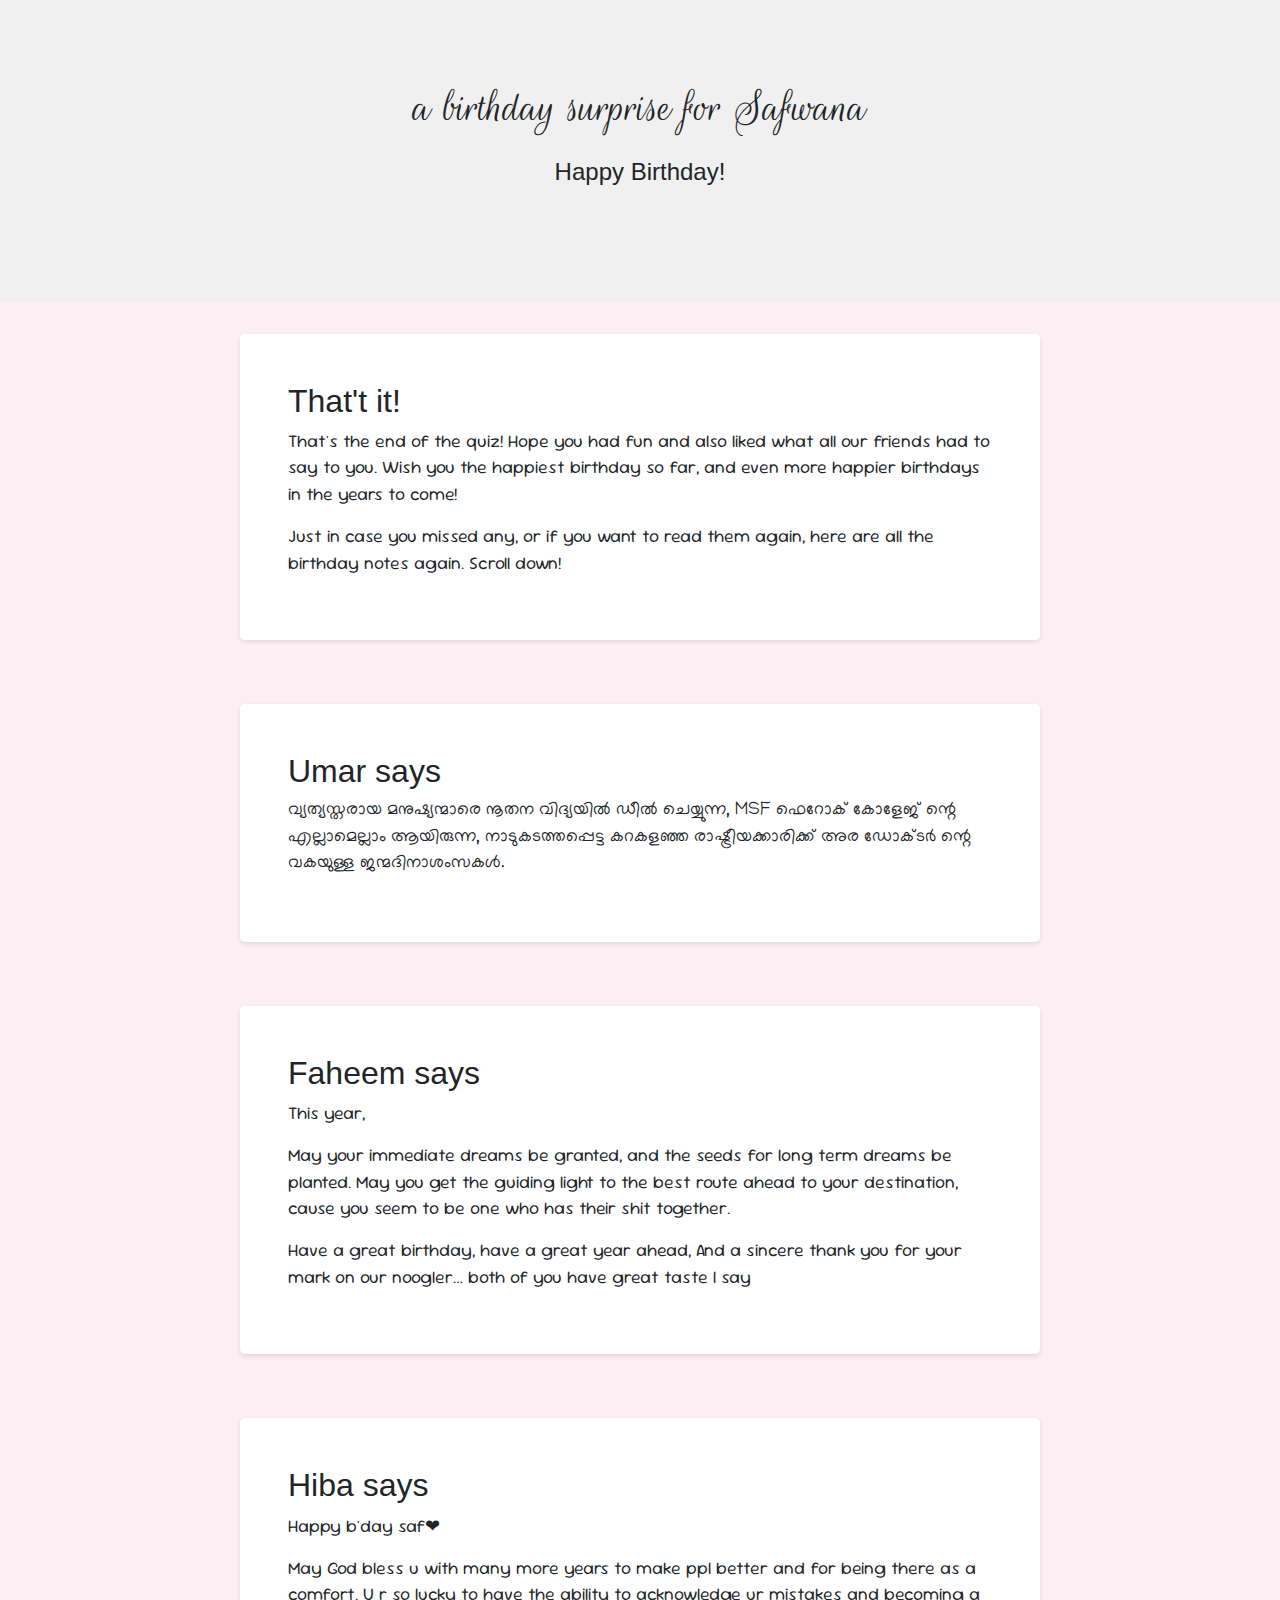
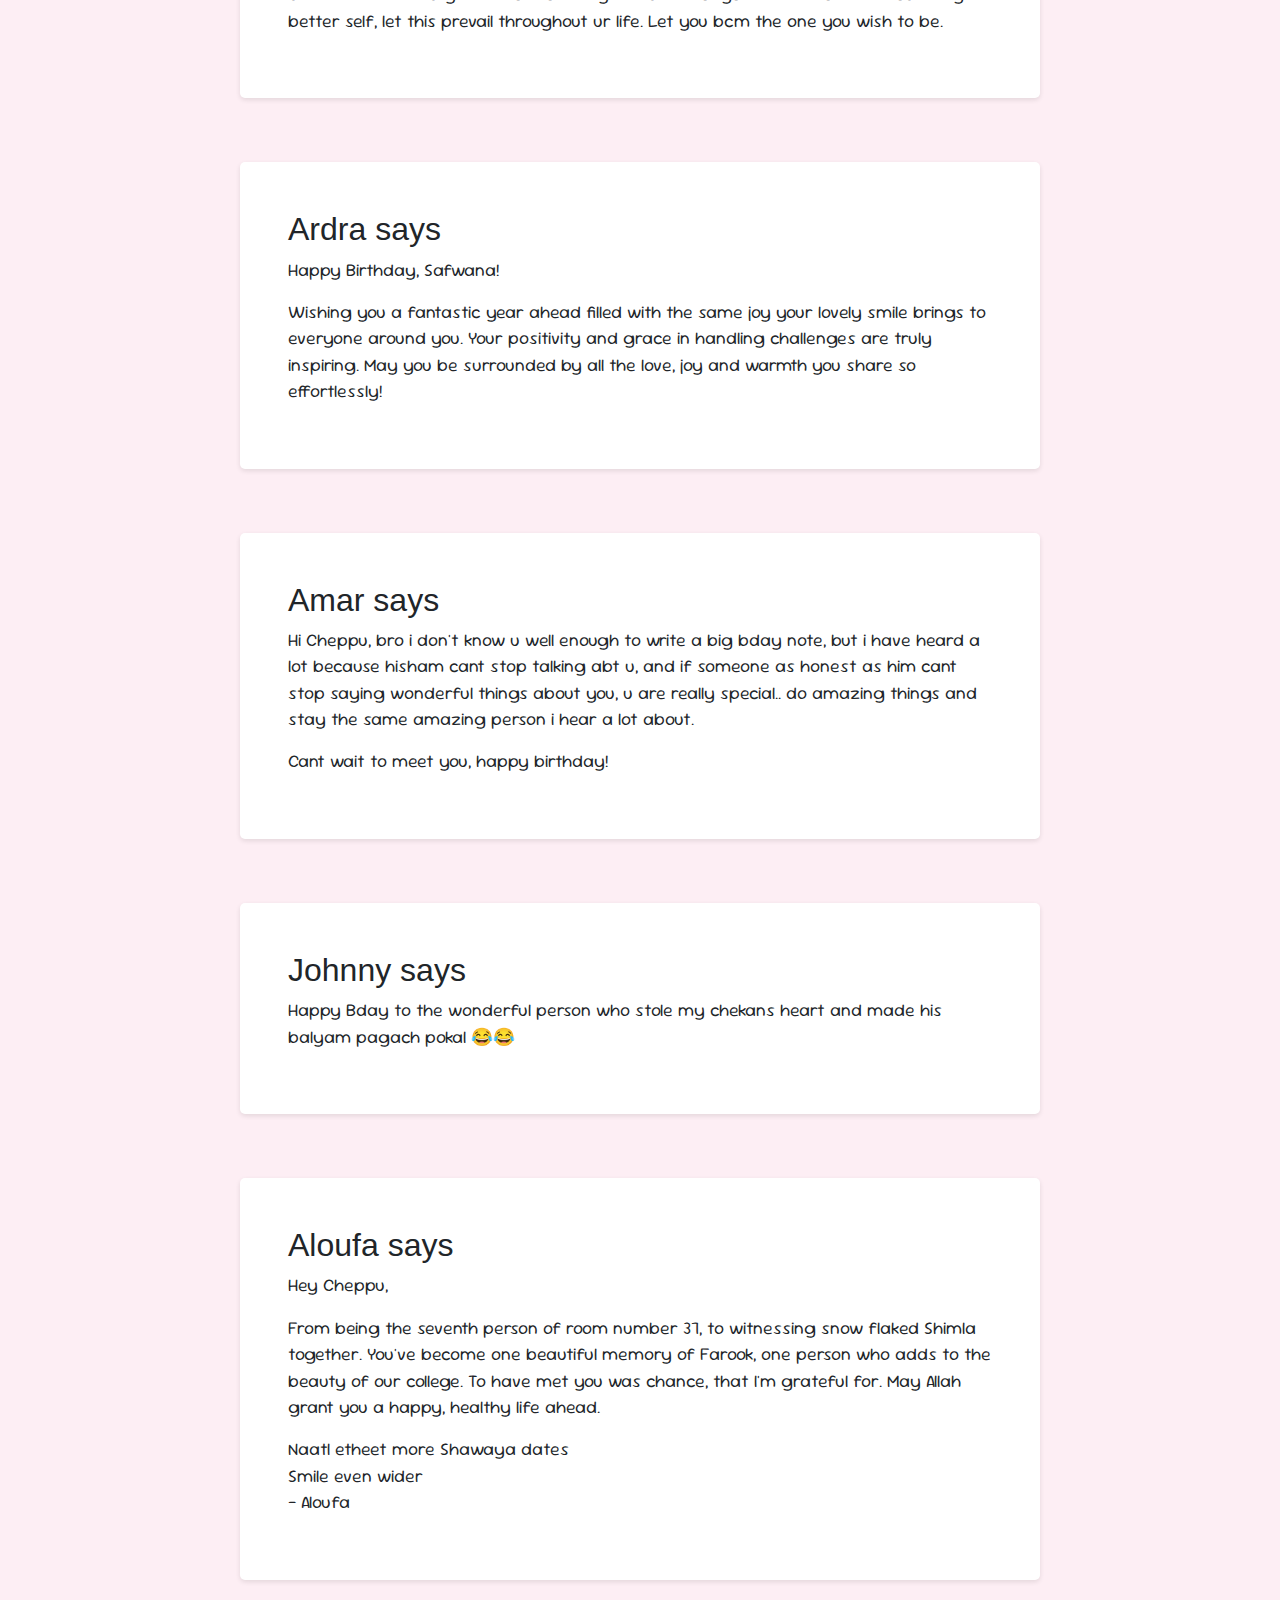
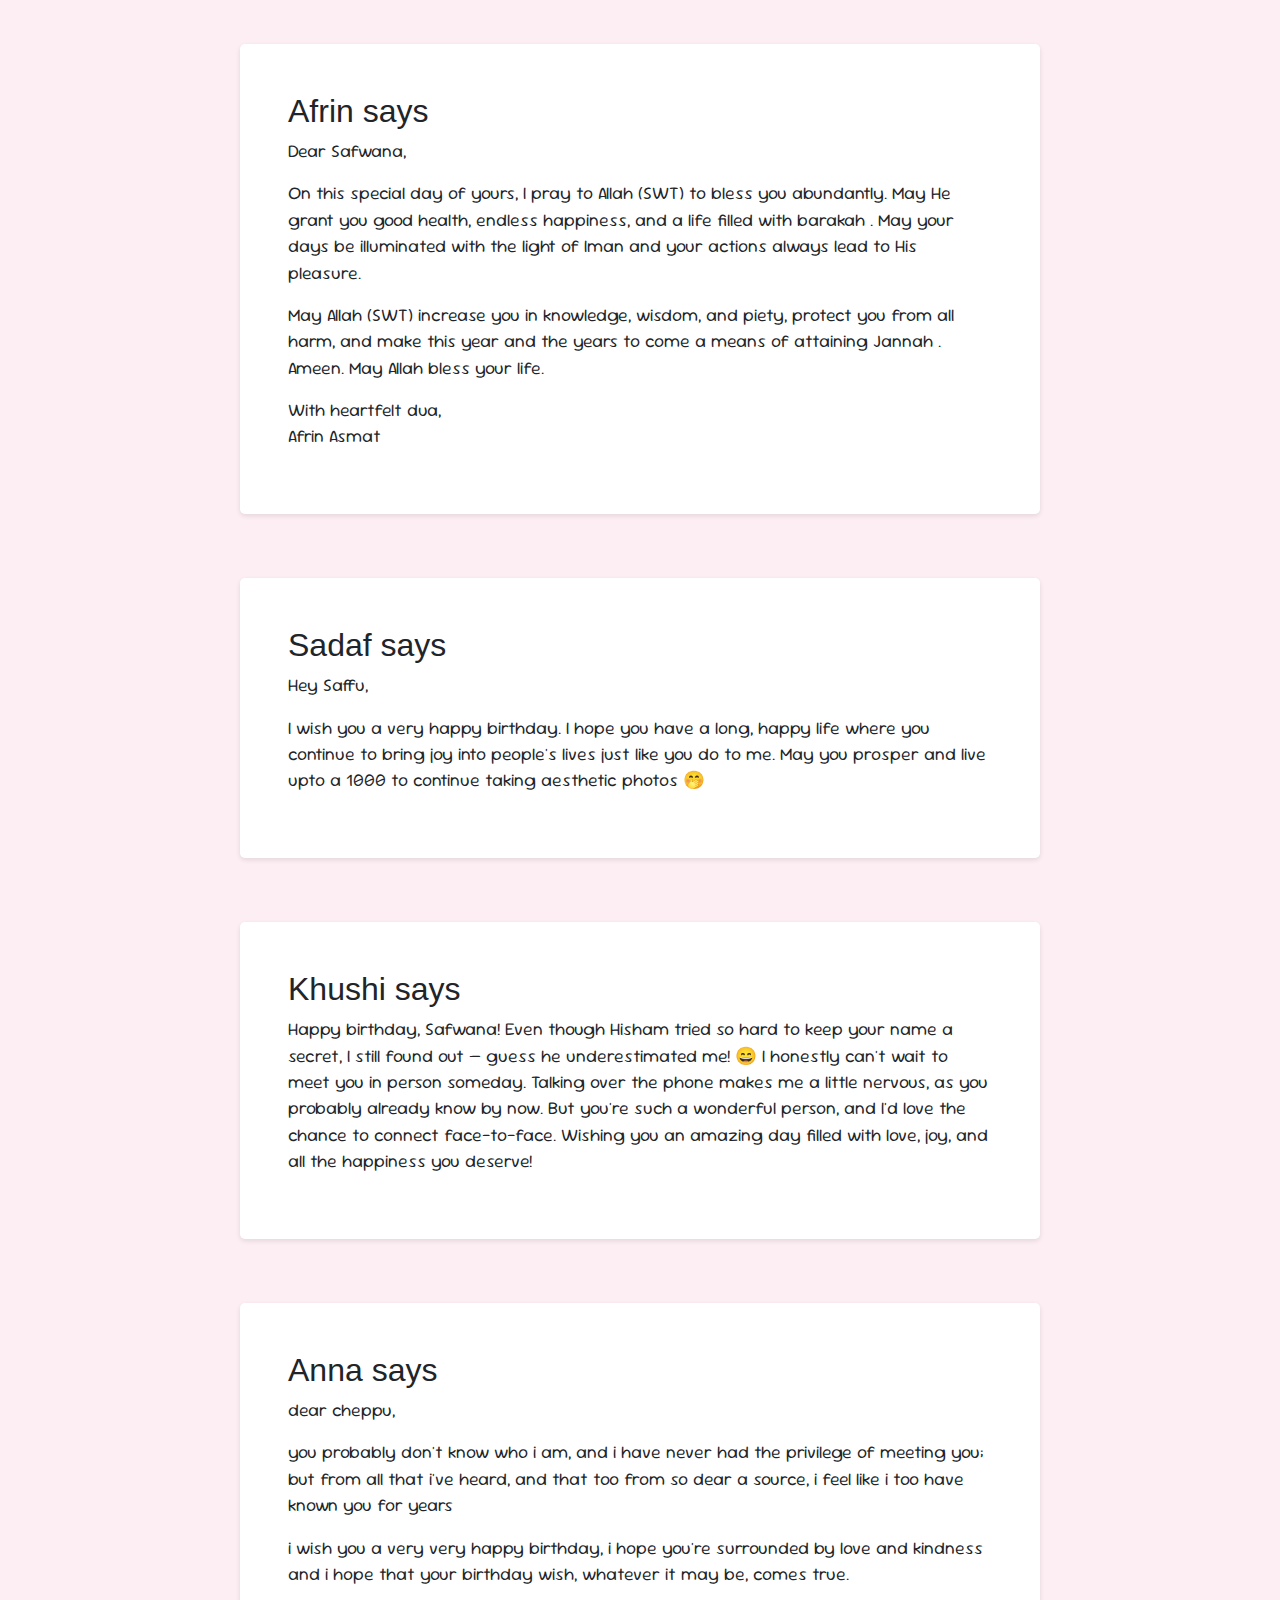
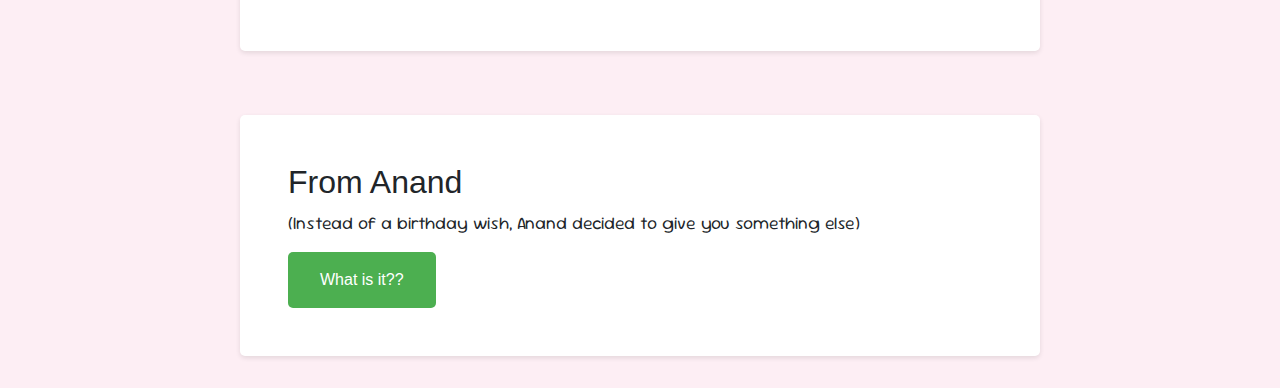
==== end.html @ 34ab923c "Add files via upload" ====
<!DOCTYPE html>
<html lang="en">
<head>
    <meta charset="UTF-8">
    <meta name="viewport" content="width=device-width, initial-scale=1.0">
    <title>Happy Birthday Cheppu!</title>
    <link rel="preconnect" href="https://fonts.googleapis.com">
    <link rel="preconnect" href="https://fonts.gstatic.com" crossorigin>
    <link href="https://fonts.googleapis.com/css2?family=Amiri:ital,wght@0,400;0,700;1,400;1,700&family=Chilanka&family=Rouge+Script&family=Sour+Gummy:ital,wght@0,100..900;1,100..900&display=swap" rel="stylesheet">
    <link href="https://cdn.jsdelivr.net/npm/bootstrap@5.3.3/dist/css/bootstrap.min.css" rel="stylesheet" integrity="sha384-QWTKZyjpPEjISv5WaRU9OFeRpok6YctnYmDr5pNlyT2bRjXh0JMhjY6hW+ALEwIH" crossorigin="anonymous">
    <link rel="stylesheet" href="styles.css"> 
</head>
<body>

    <section class="hero">
        <h1 class="rouge-script-regular">a birthday surprise for Safwana</h1>
        <p>Happy Birthday!</p>
    </section>

    <section class="my-box">
        <h2>That't it!</h2>
        <p class="sour-gummy-regular">
            That's the end of the quiz! Hope you had fun and also liked what all our friends had to say to you. Wish you the happiest birthday
            so far, and even more happier birthdays in the years to come! 
        </p>
        <p class="sour-gummy-regular">
            Just in case you missed any, or if you want to read them again, here are all the birthday notes again. Scroll down!
        </p>
    </section>

    <section class="my-box">
        <h2>Umar says</h2>
        <p class="chilanka-regular">വ്യത്യസ്തരായ മനുഷ്യന്മാരെ നൂതന വിദ്യയിൽ ഡീൽ ചെയ്യുന്ന, MSF ഫെറോക് കോളേജ് ന്റെ എല്ലാമെല്ലാം ആയിരുന്ന, നാടുകടത്തപ്പെട്ട കറകളഞ്ഞ രാഷ്ട്രീയക്കാരിക്ക് അര ഡോക്ടർ ന്റെ വകയുള്ള ജന്മദിനാശംസകൾ.</p>
    </section>

    <section class="my-box">
        <h2>Faheem says</h2>
        <p class="sour-gummy-regular">This year,</p>
        <p class="sour-gummy-regular">
            May your immediate dreams be granted, and the seeds for long term dreams be planted.
            May you get the guiding light to the best route ahead to your destination, cause you seem to be one who has their shit together.
        </p>
        <p class="sour-gummy-regular">    
            Have a great birthday, have a great year ahead, 
            And a sincere thank you for your mark on our noogler… both of you have great taste I say
        </p>
    </section>

    <section class="my-box">
        <h2>Hiba says</h2>
        <p class="sour-gummy-regular">
            Happy b'day saf❤
        </p>
        <p class="sour-gummy-regular">
            May God bless u with many more years to make ppl better and for being there as a comfort. U r so lucky to have the ability to acknowledge ur mistakes and becoming a better self, let this prevail throughout ur life. Let you bcm the one you wish to be.
        </p>
    </section>

    <section class="my-box">
        <h2>Ardra says</h2>
        <p class="sour-gummy-regular">
            Happy Birthday, Safwana!
        </p>
        <p class="sour-gummy-regular">
            Wishing you a fantastic year ahead filled with the same joy your lovely smile brings to everyone around you. 
            Your positivity and grace in handling challenges are truly inspiring. May you be surrounded by all the love, joy 
            and warmth you share so effortlessly!
        </p>
    </section>

    <section class="my-box">
        <h2>Amar says</h2>
        <p class="sour-gummy-regular">
            Hi Cheppu, bro i don't know u well enough to write a big bday note, but i have heard a lot because hisham cant stop 
            talking abt u, and if someone as honest as him cant stop saying wonderful things about you, u are really special.. 
            do amazing things and stay the same amazing person i hear a lot about. 
        </p>
        <p class="sour-gummy-regular">
            Cant wait to meet you, happy birthday!
        </p>
    </section>

    <section class="my-box">
        <h2>Johnny says</h2>
        <p class="sour-gummy-regular">
            Happy Bday to the wonderful person who stole my chekans heart and made his balyam pagach pokal 😂😂
        </p>
    </section>

    <section class="my-box">
        <h2>Aloufa says</h2>
        <p class="sour-gummy-regular">
            Hey Cheppu,
        </p>
        <p class="sour-gummy-regular">
            From being the seventh person of room number 37, to witnessing snow flaked Shimla together. You've become one beautiful 
            memory of Farook, one person who adds to the beauty of our college. To have met you was chance, that I'm grateful for. 
            May Allah grant you a happy, healthy life ahead.
        </p>
        <p class="sour-gummy-regular">
            Naatl etheet more Shawaya dates <br>
            Smile even wider <br>
            - Aloufa
        </p>
    </section>

    <section class="my-box">
        <h2>Afrin says</h2>
        <p class="sour-gummy-regular">
            Dear Safwana,
        </p>
        <p class="sour-gummy-regular">
            On this special day of yours, I pray to Allah (SWT) to bless you abundantly. May He grant you good health, endless 
            happiness, and a life filled with barakah . May your days be illuminated with the light of Iman  and your actions 
            always lead to His pleasure.  
        </p>
        <p class="sour-gummy-regular">
            May Allah (SWT) increase you in knowledge, wisdom, and piety, protect you from all harm, and make this year and the years to come a means of attaining Jannah . Ameen. 
            May Allah bless your life.  
        </p>
        <p class="sour-gummy-regular">
            With heartfelt dua,<br>
            Afrin Asmat
        </p>
    </section>

    <section class="my-box">
        <h2>Sadaf says</h2>
        <p class="sour-gummy-regular">
            Hey Saffu,
        </p>
        <p class="sour-gummy-regular">
            I wish you a very happy birthday. I hope you have a long, happy life where you continue to bring joy into people's 
            lives just like you do to me. May you prosper and live upto a 1000 to continue taking aesthetic photos 🤭
        </p>
    </section>

    <section class="my-box">
        <h2>Khushi says</h2>
        <p class="sour-gummy-regular">
            Happy birthday, Safwana! Even though Hisham tried so hard to keep your name a secret, I still found out — guess he 
            underestimated me! 😄 I honestly can't wait to meet you in person someday. Talking over the phone makes me a little 
            nervous, as you probably already know by now. But you're such a wonderful person, and I'd love the chance to connect 
            face-to-face. Wishing you an amazing day filled with love, joy, and all the happiness you deserve!
        </p>
    </section>

    <section class="my-box">
        <h2>Anna says</h2>
        <p class="sour-gummy-regular">
            dear cheppu,
        </p>
        <p class="sour-gummy-regular">
            you probably don't know who i am, and i have never had the privilege of meeting you; but from all that i've heard, 
            and that too from so dear a source, i feel like i too have known you for years 
        </p>
        <p class="sour-gummy-regular">
            i wish you a very very happy birthday, i hope you're surrounded by love and kindness and i hope that your birthday 
            wish, whatever it may be, comes true.
        </p>
    </section>

    <section class="my-box">
        <h2>From Anand</h2>
        <p class="sour-gummy-regular">(Instead of a birthday wish, Anand decided to give you something else)</p>
        <a href="https://drive.google.com/file/d/1KixZLB3qJVkZaVQxtLgOdsR-3KkjfByz/view?usp=sharing" target="_blank"><button class="btn">What is it??</button></a>
    </section>

    <script src="https://code.jquery.com/jquery-3.5.1.slim.min.js"></script>
    <script src="https://cdn.jsdelivr.net/npm/bootstrap@5.3.3/dist/js/bootstrap.bundle.min.js" integrity="sha384-YvpcrYf0tY3lHB60NNkmXc5s9fDVZLESaAA55NDzOxhy9GkcIdslK1eN7N6jIeHz" crossorigin="anonymous"></script>
</body>
</html>
---- styles.css ----
/* General Styles */
body {
    font-family: sans-serif;
    margin: 0;
    padding: 0;
    display: flex;
    flex-direction: column;
    min-height: 100vh;
    background-color: #FDEEF4; /* Pastel Pink Background */
}

.pastel-pink {
    font-family: sans-serif;
    margin: 0;
    padding: 0;
    display: flex;
    flex-direction: column;
    min-height: 100vh;
    background-color: #FDEEF4; /* Pastel Pink Background */
}

/* Hero Section Styles */
.hero {
    background-color: #f0f0f0; /* Light Grey Background */
    text-align: center;
    padding: 5rem 0;
}

.hero h1 {
    font-size: 3rem;
    margin-bottom: 1rem;
}

.hero p {
    font-size: 1.5rem;
    margin-bottom: 2rem;
}

.btn {
    background-color: #4CAF50; /* Green */
    color: white;
    padding: 1rem 2rem;
    border: none;
    border-radius: 5px;
    cursor: pointer;
}

/* Instructions Section Styles */
.my-box {
    background-color: #fff; /* White Background */
    padding: 3rem;
    margin: 2rem auto;
    max-width: 800px;
    border-radius: 5px;
    box-shadow: 0 2px 5px rgba(0, 0, 0, 0.1);
}

.instructions h2 {
    margin-bottom: 1rem;
}

.instructions p {
    line-height: 1.6;
}

.rouge-script-regular {
    font-family: "Rouge Script", serif;
    font-weight: 400;
    font-style: normal;
}  

.sour-gummy-regular {
  font-family: "Sour Gummy", serif;
  font-size: 1.1rem;
  /*font-optical-sizing: auto;*/
  font-weight: 300;
  font-style: normal;
  font-variation-settings:
    "wdth" 100;
}

.amiri-regular {
    font-family: "Amiri", serif;
    font-size: 1.1rem;
    font-weight: 400;
    font-style: normal;
    text-align: right;
}

.chilanka-regular {
    font-family: "Chilanka", serif;
    font-size: 1.1rem;
    font-weight: 400;
    font-style: normal;
}  
  

/* Quiz Section Styles */

.quiz h2 {
    margin-bottom: 1rem;
}

/* Button Styles */
button {
    background-color: #4CAF50; /* Green */
    color: white;
    padding: 1rem 2rem;
    border: none;
    border-radius: 5px;
    cursor: pointer;
    margin-right: 1rem;
    min-width: 100px;
}

#nextBtn[disabled] {
    background-color: #ccc; /* Grey for disabled button */
}

  
@media (max-width: 600px) { 
    /* For screens with a minimum width of 768px (medium devices and larger) */
    .my-box {
      width: 90%; 
    }
}
  
@media (min-width: 800px) { 
    /* For screens with a minimum width of 992px (large devices) */
    .my-box {
      width: 800px; 
    }
}

.confetti-container {
    position: fixed;
    top: 0;
    left: 0;
    width: 100%;
    height: 100%;
    pointer-events: none; 
    display: none; 
}

.image {
    width: 80%;
}
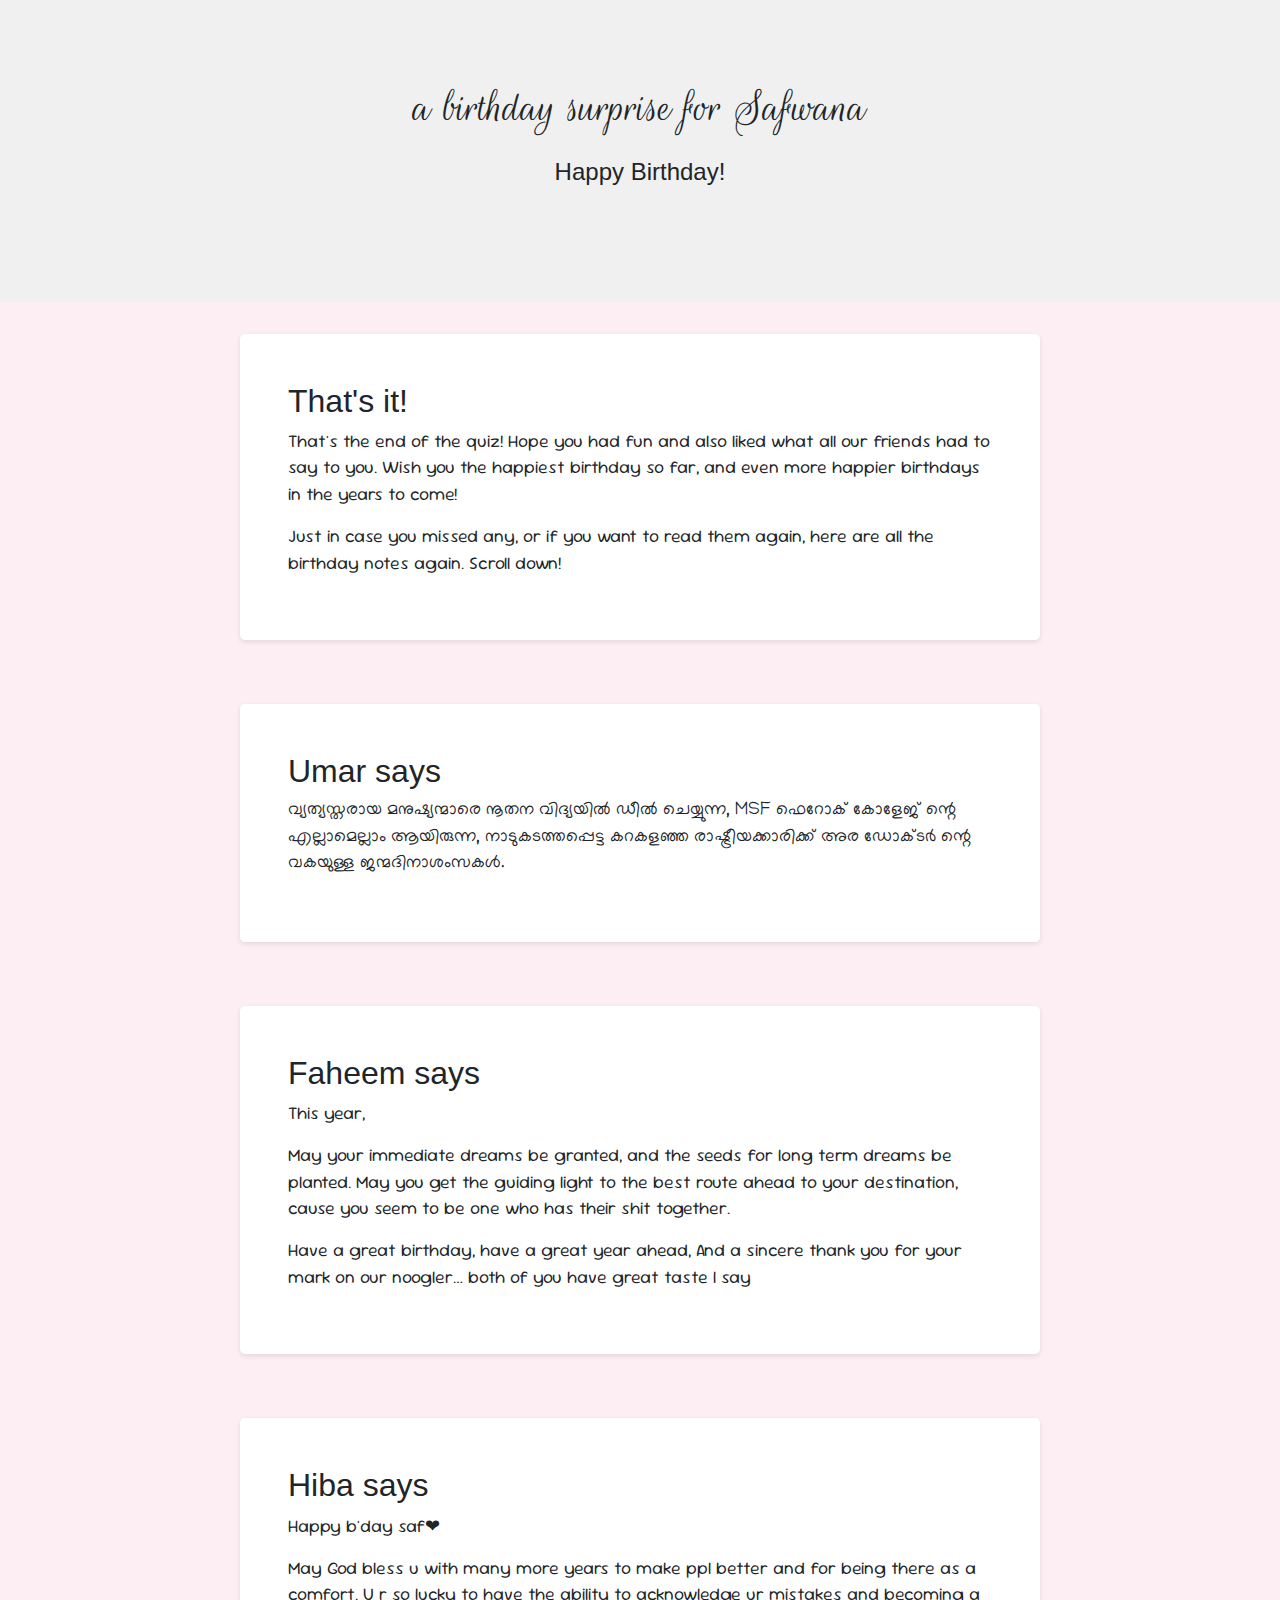
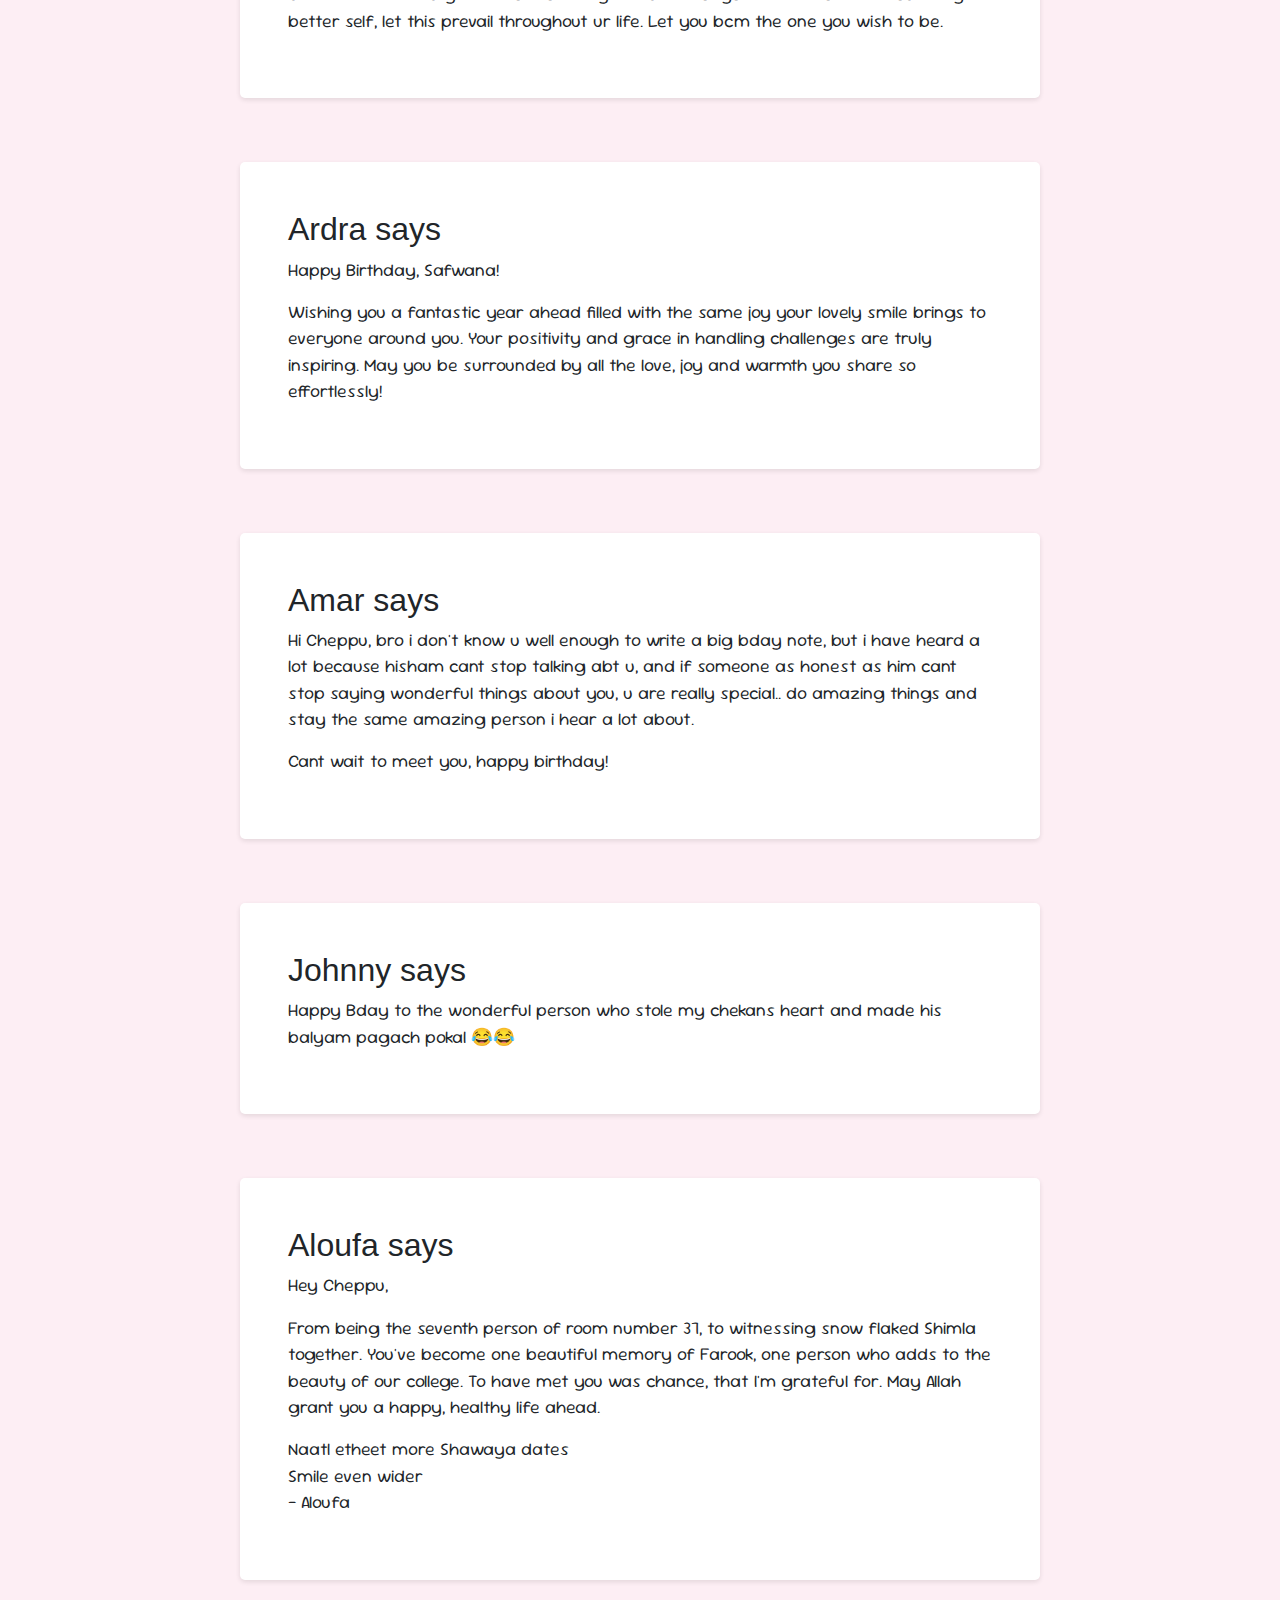
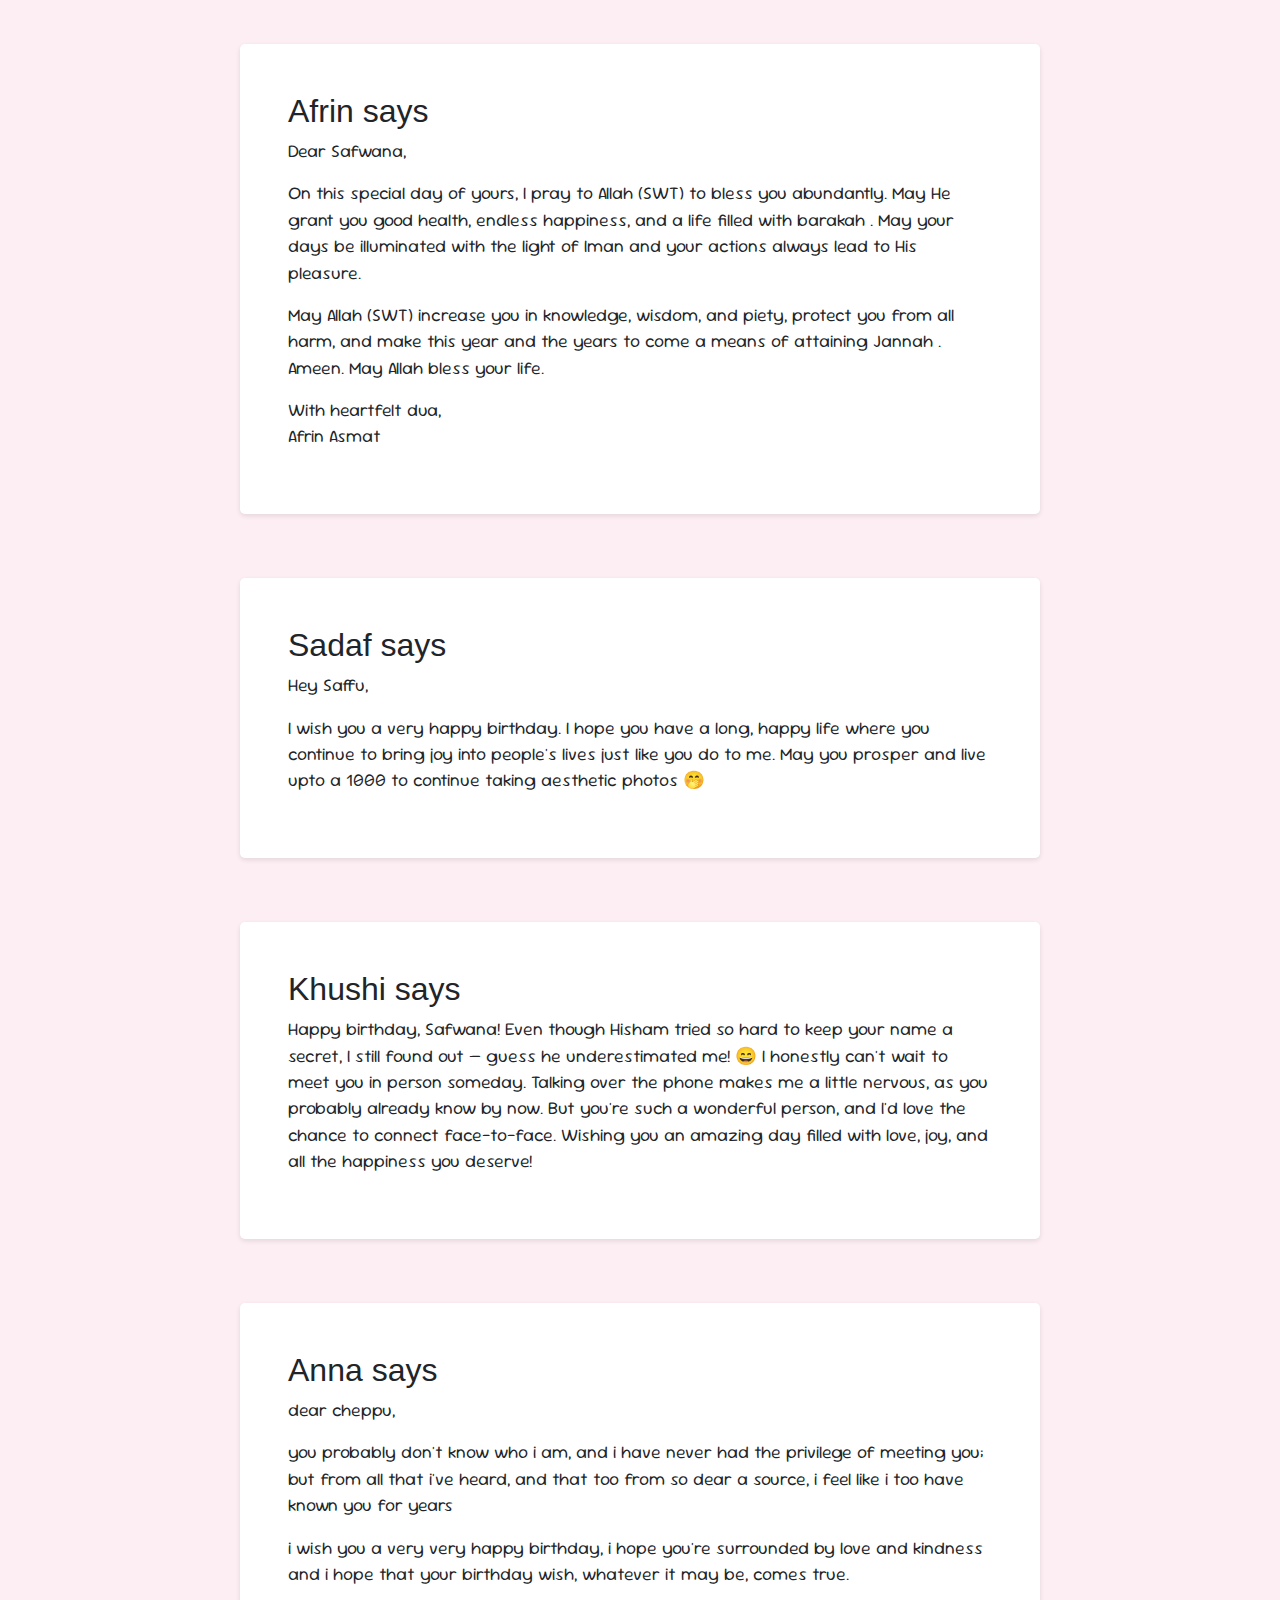
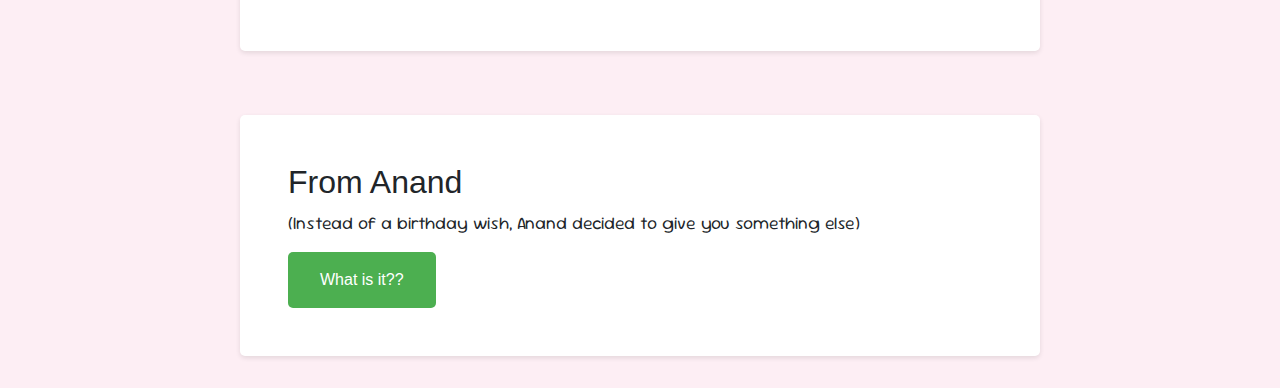
==== commit 1bc7da0c: "Update end.html" ====
--- a/end.html
+++ b/end.html
@@ -18,7 +18,7 @@
     </section>
 
     <section class="my-box">
-        <h2>That't it!</h2>
+        <h2>That's it!</h2>
         <p class="sour-gummy-regular">
             That's the end of the quiz! Hope you had fun and also liked what all our friends had to say to you. Wish you the happiest birthday
             so far, and even more happier birthdays in the years to come! 
@@ -169,4 +169,4 @@
     <script src="https://code.jquery.com/jquery-3.5.1.slim.min.js"></script>
     <script src="https://cdn.jsdelivr.net/npm/bootstrap@5.3.3/dist/js/bootstrap.bundle.min.js" integrity="sha384-YvpcrYf0tY3lHB60NNkmXc5s9fDVZLESaAA55NDzOxhy9GkcIdslK1eN7N6jIeHz" crossorigin="anonymous"></script>
 </body>
-</html>+</html>
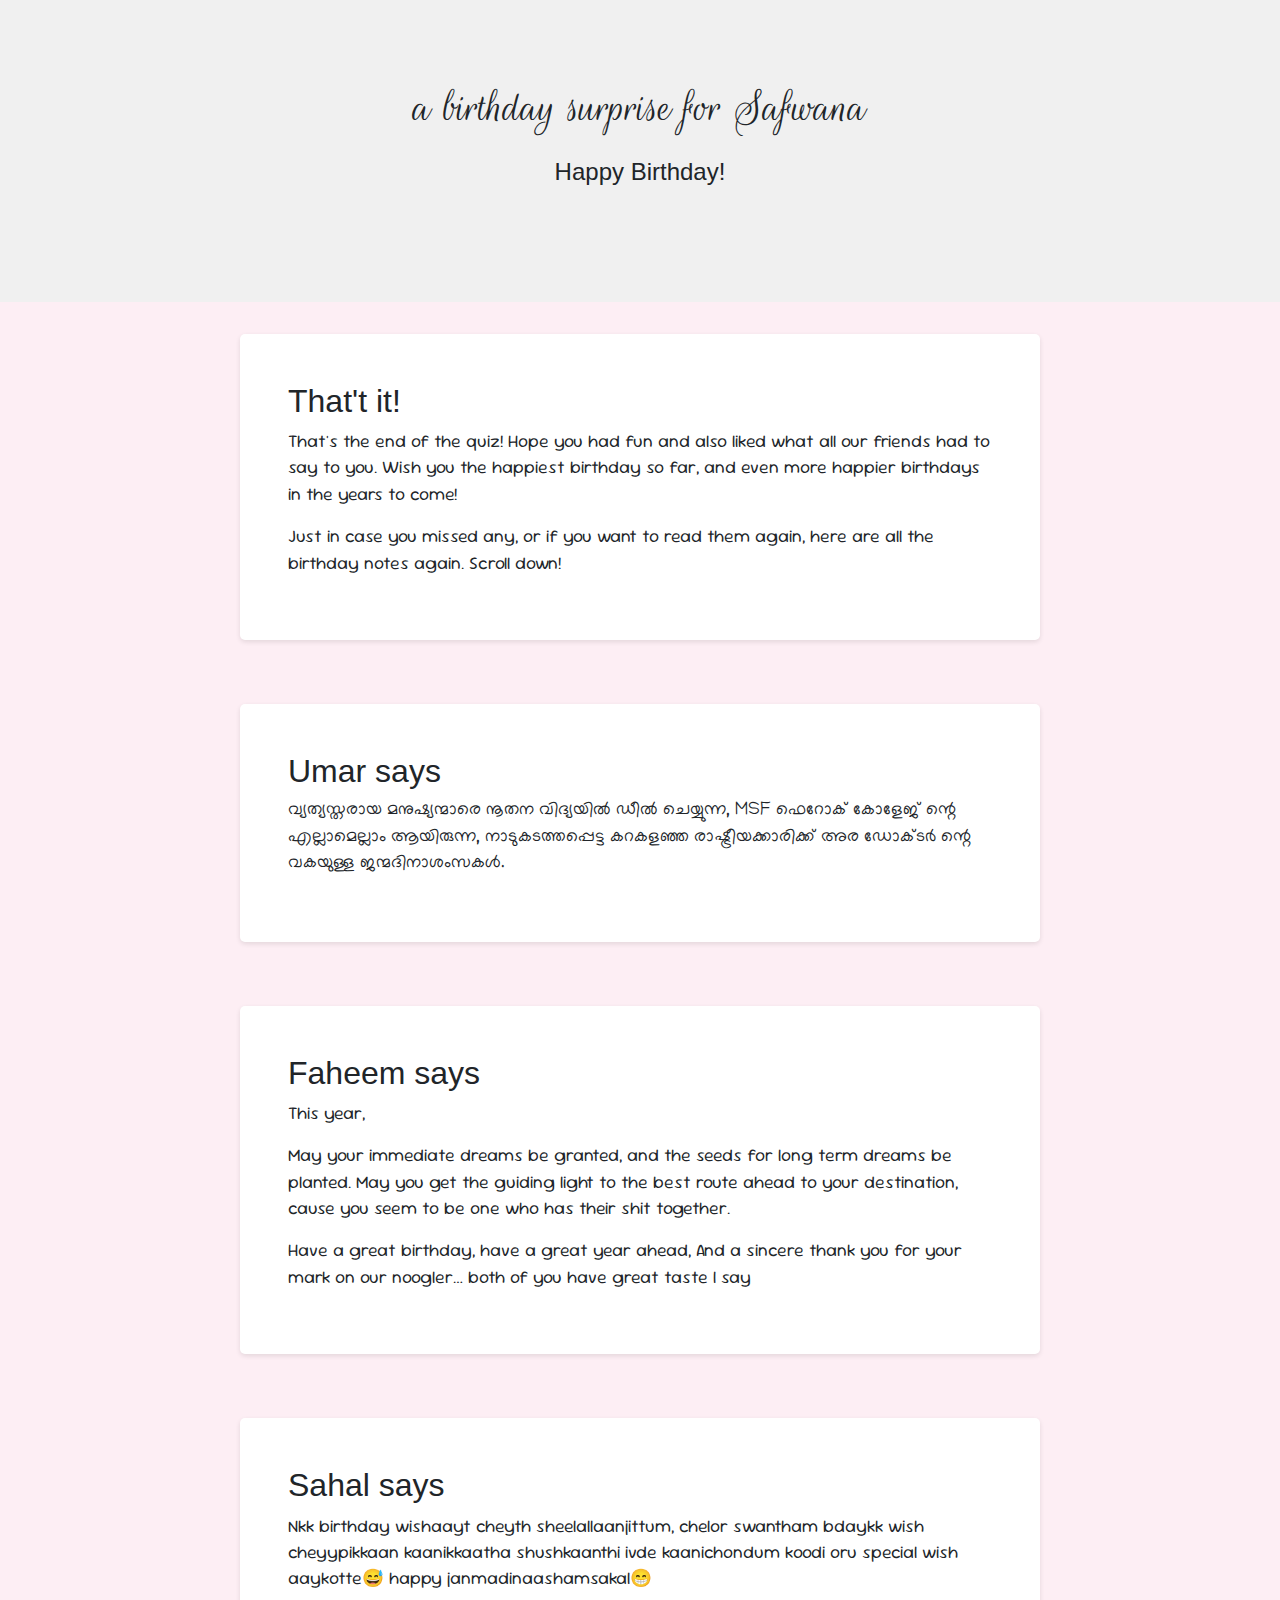
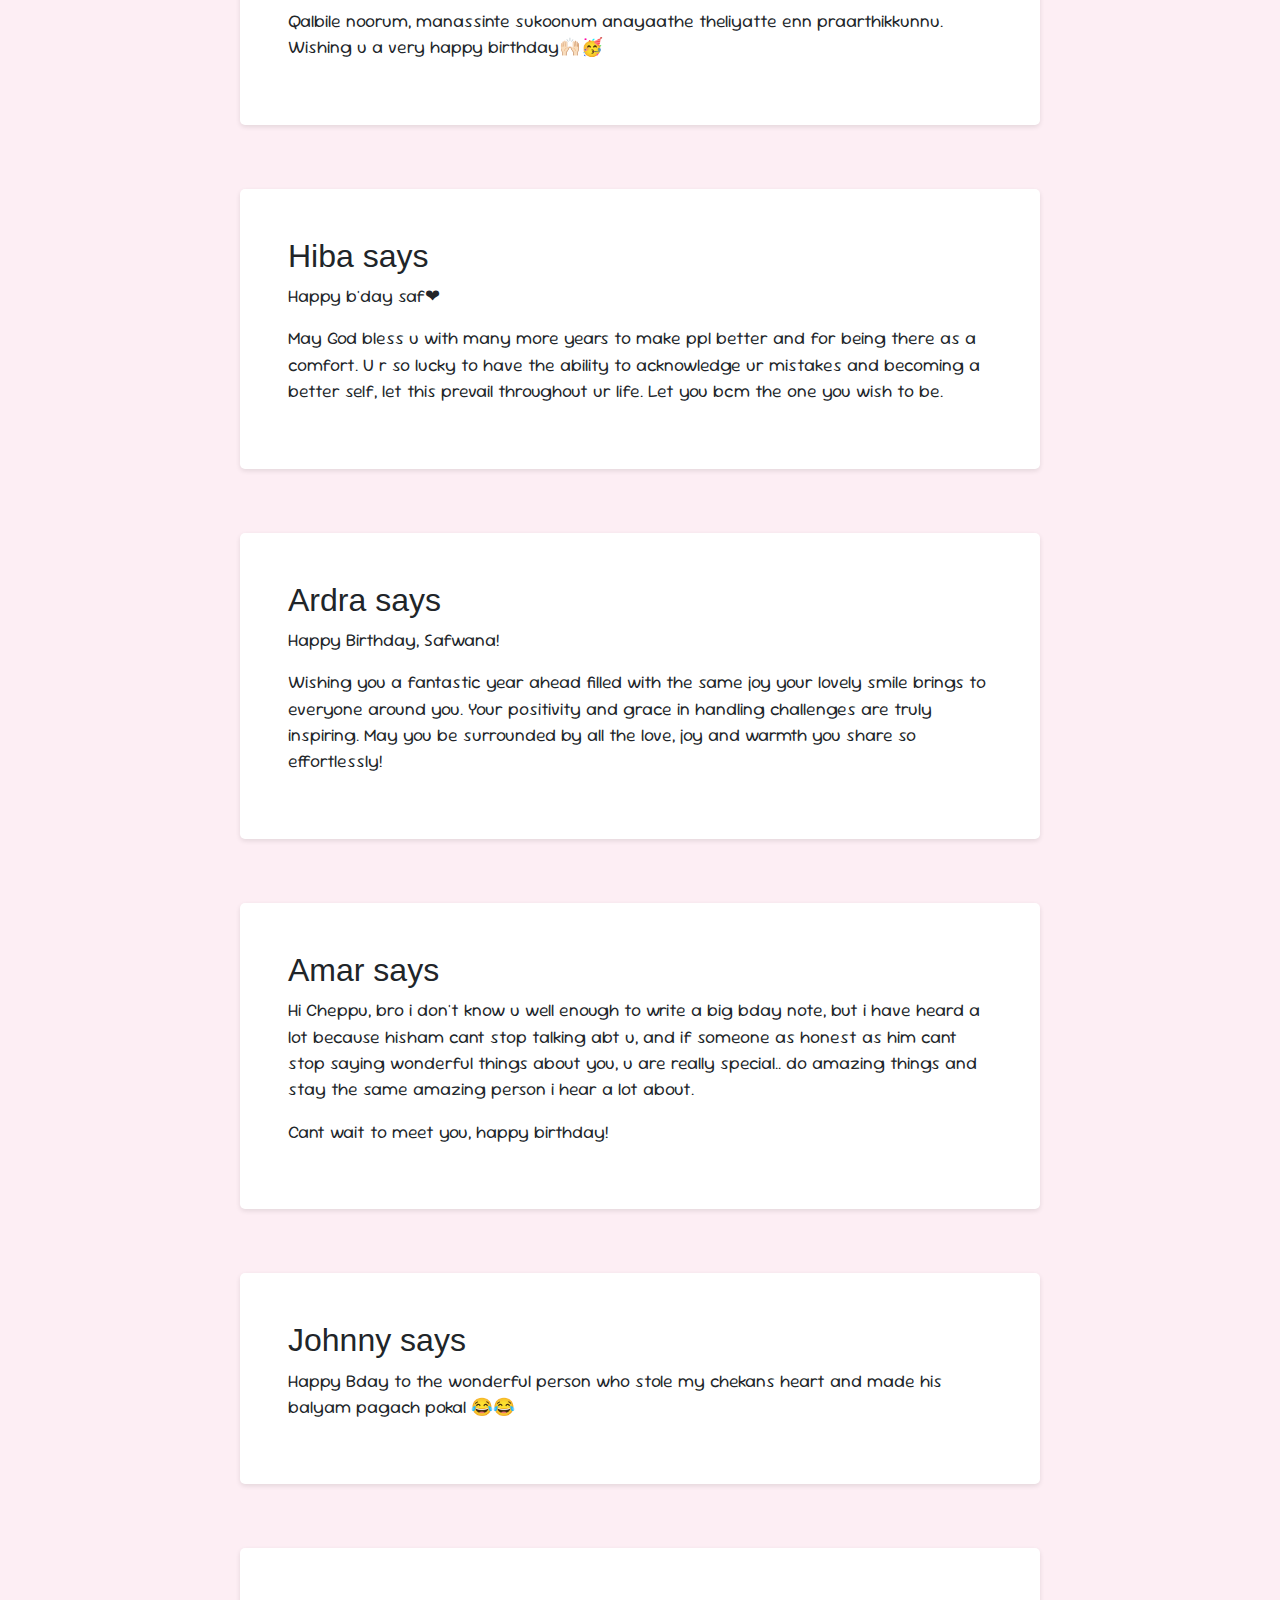
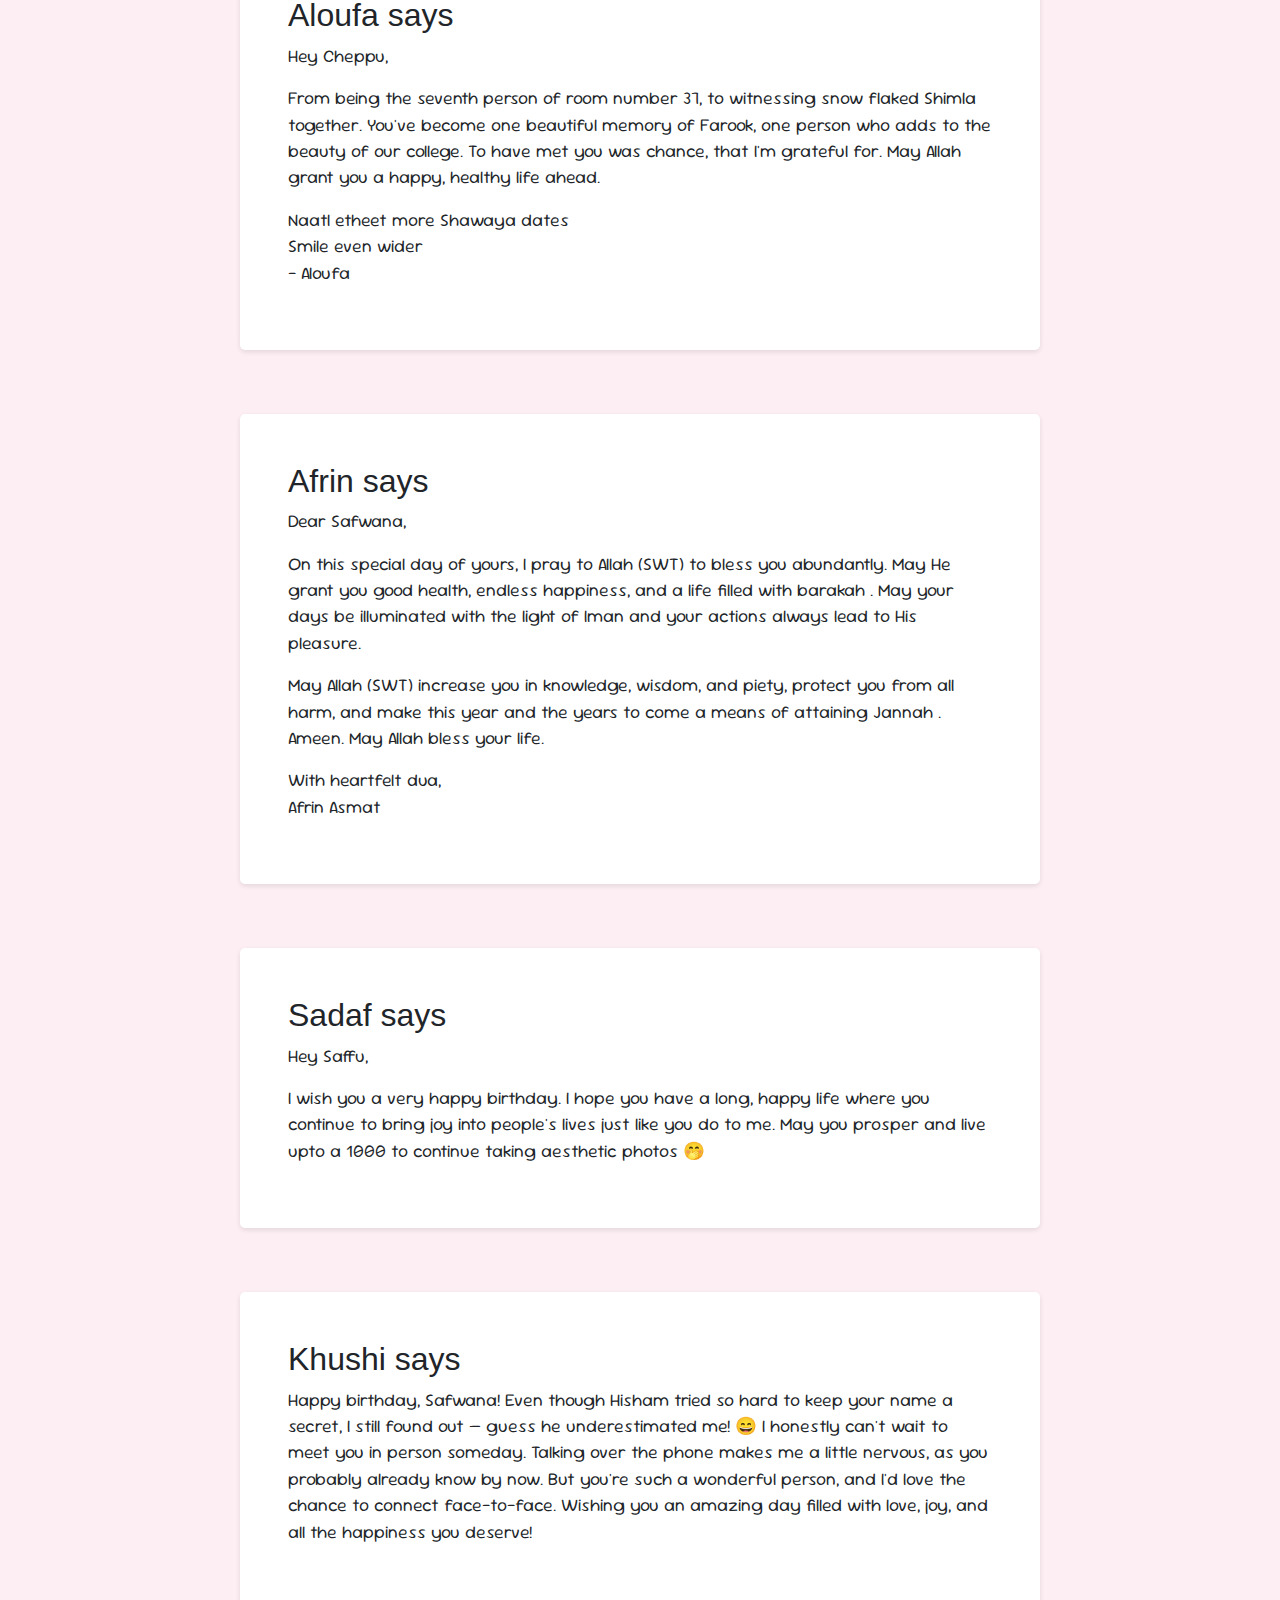
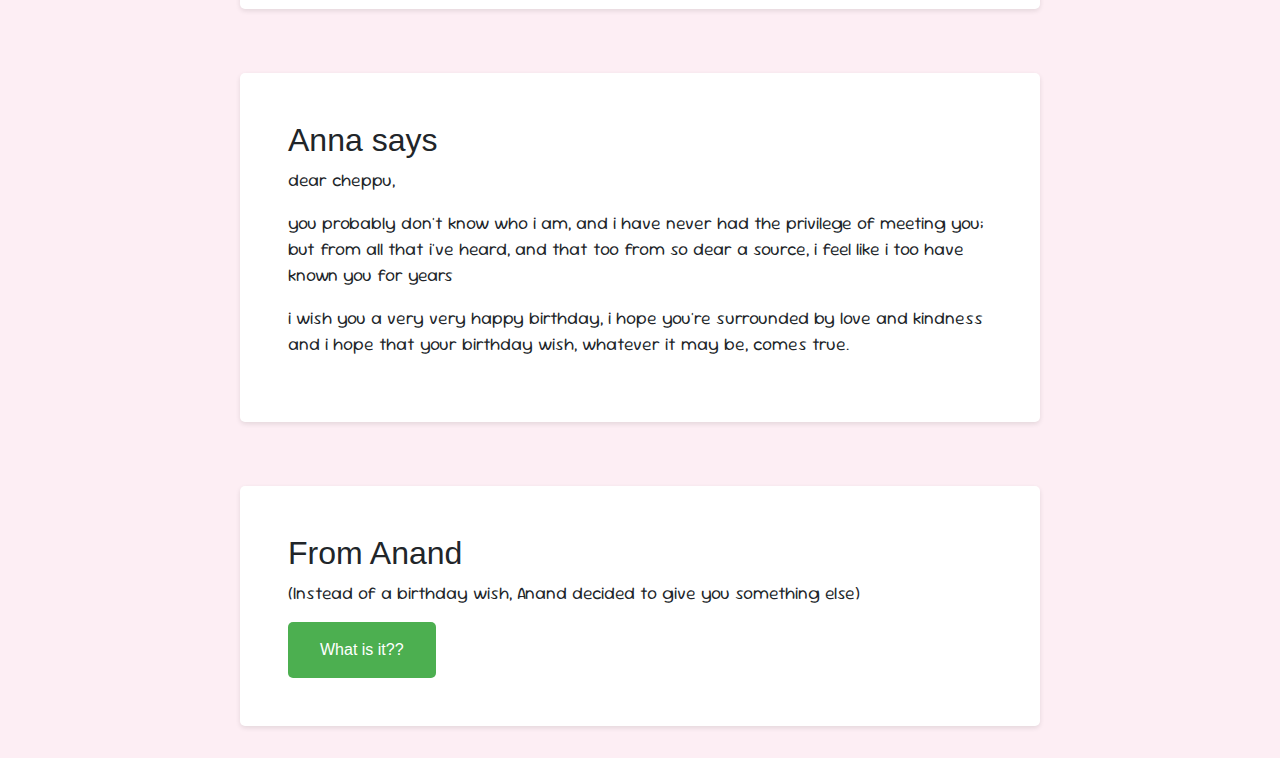
==== commit 1f6cc01e: "sahal's note added" ====
--- a/end.html
+++ b/end.html
@@ -18,7 +18,7 @@
     </section>
 
     <section class="my-box">
-        <h2>That's it!</h2>
+        <h2>That't it!</h2>
         <p class="sour-gummy-regular">
             That's the end of the quiz! Hope you had fun and also liked what all our friends had to say to you. Wish you the happiest birthday
             so far, and even more happier birthdays in the years to come! 
@@ -43,6 +43,17 @@
         <p class="sour-gummy-regular">    
             Have a great birthday, have a great year ahead, 
             And a sincere thank you for your mark on our noogler… both of you have great taste I say
+        </p>
+    </section>
+
+    <section class="my-box">
+        <h2>Sahal says</h2>
+        <p class="sour-gummy-regular">
+            Nkk birthday wishaayt cheyth sheelallaanjittum, chelor swantham bdaykk wish cheyypikkaan kaanikkaatha shushkaanthi ivde kaanichondum koodi oru special wish 
+            aaykotte😅 happy janmadinaashamsakal😁
+        </p>
+        <p class="sour-gummy-regular">
+            Qalbile noorum, manassinte sukoonum anayaathe theliyatte enn praarthikkunnu. Wishing u a very happy birthday🙌🏻🥳
         </p>
     </section>
 
@@ -169,4 +180,4 @@
     <script src="https://code.jquery.com/jquery-3.5.1.slim.min.js"></script>
     <script src="https://cdn.jsdelivr.net/npm/bootstrap@5.3.3/dist/js/bootstrap.bundle.min.js" integrity="sha384-YvpcrYf0tY3lHB60NNkmXc5s9fDVZLESaAA55NDzOxhy9GkcIdslK1eN7N6jIeHz" crossorigin="anonymous"></script>
 </body>
-</html>
+</html>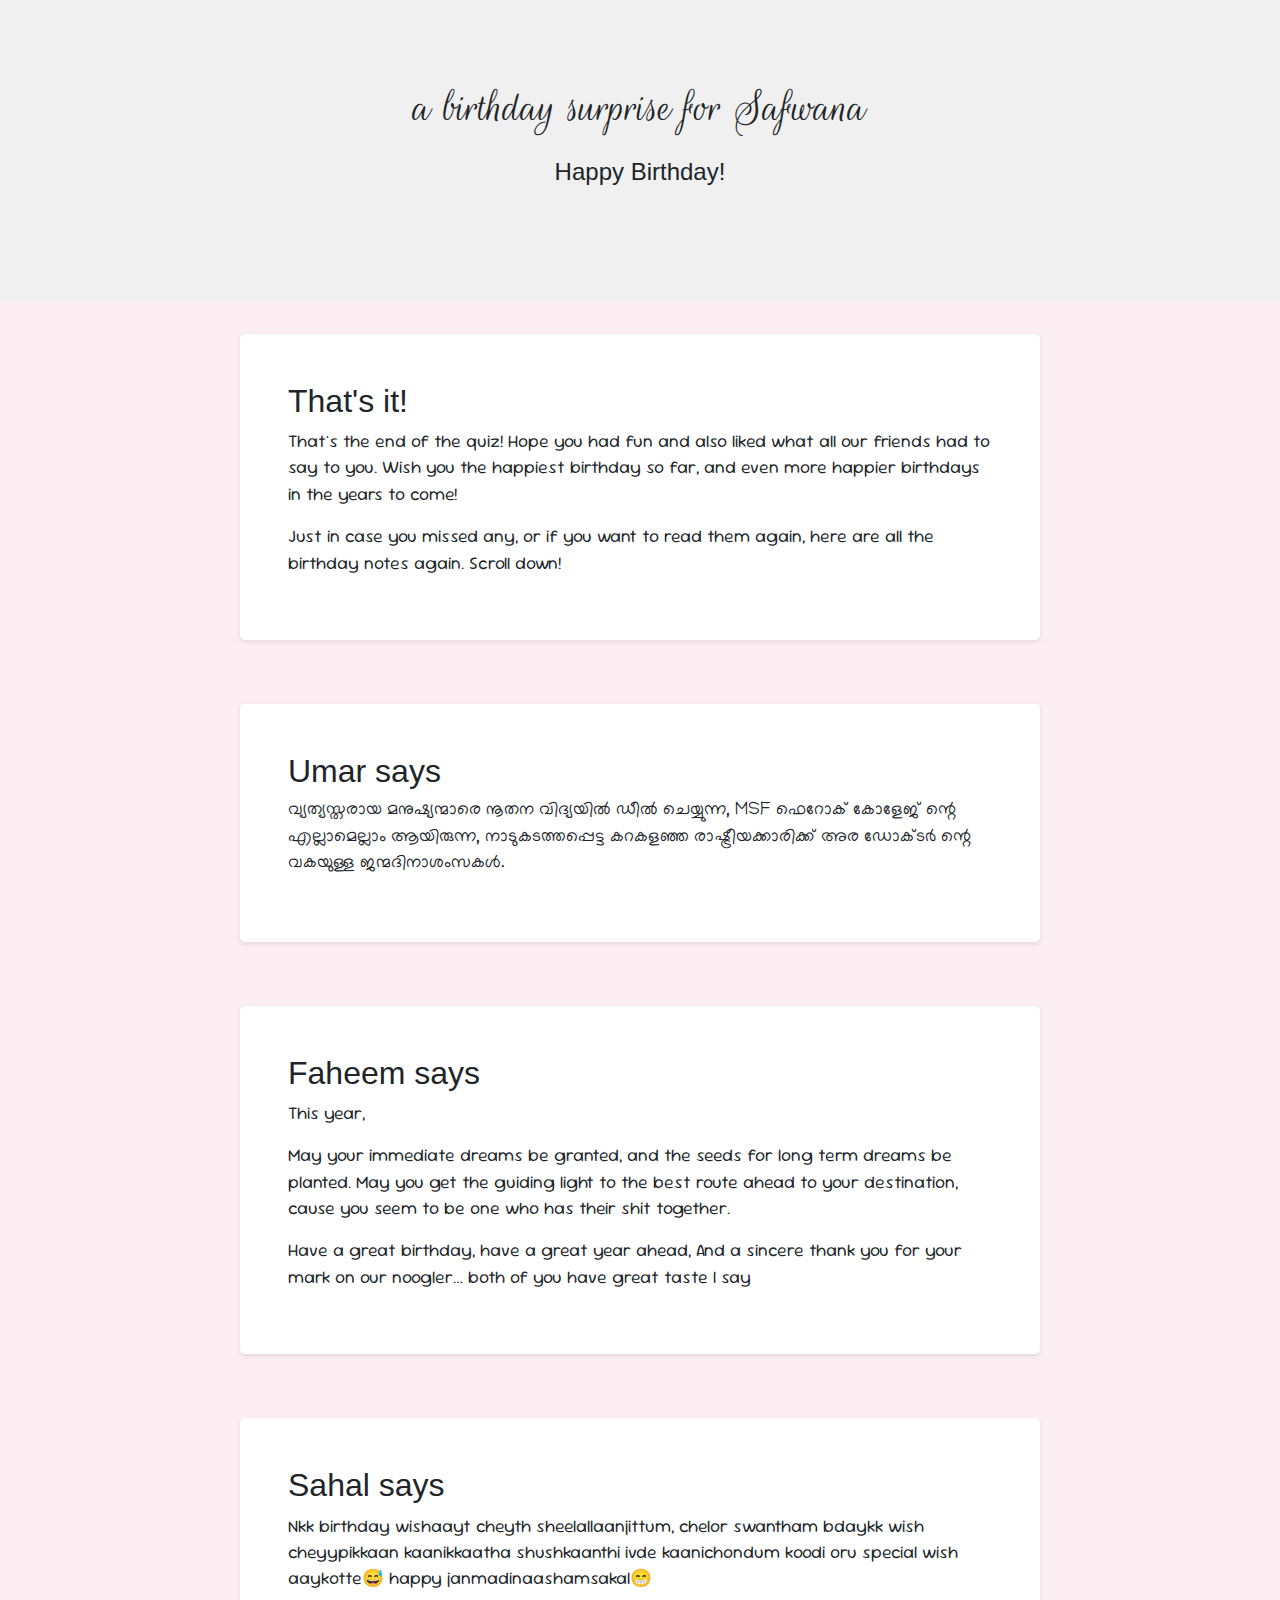
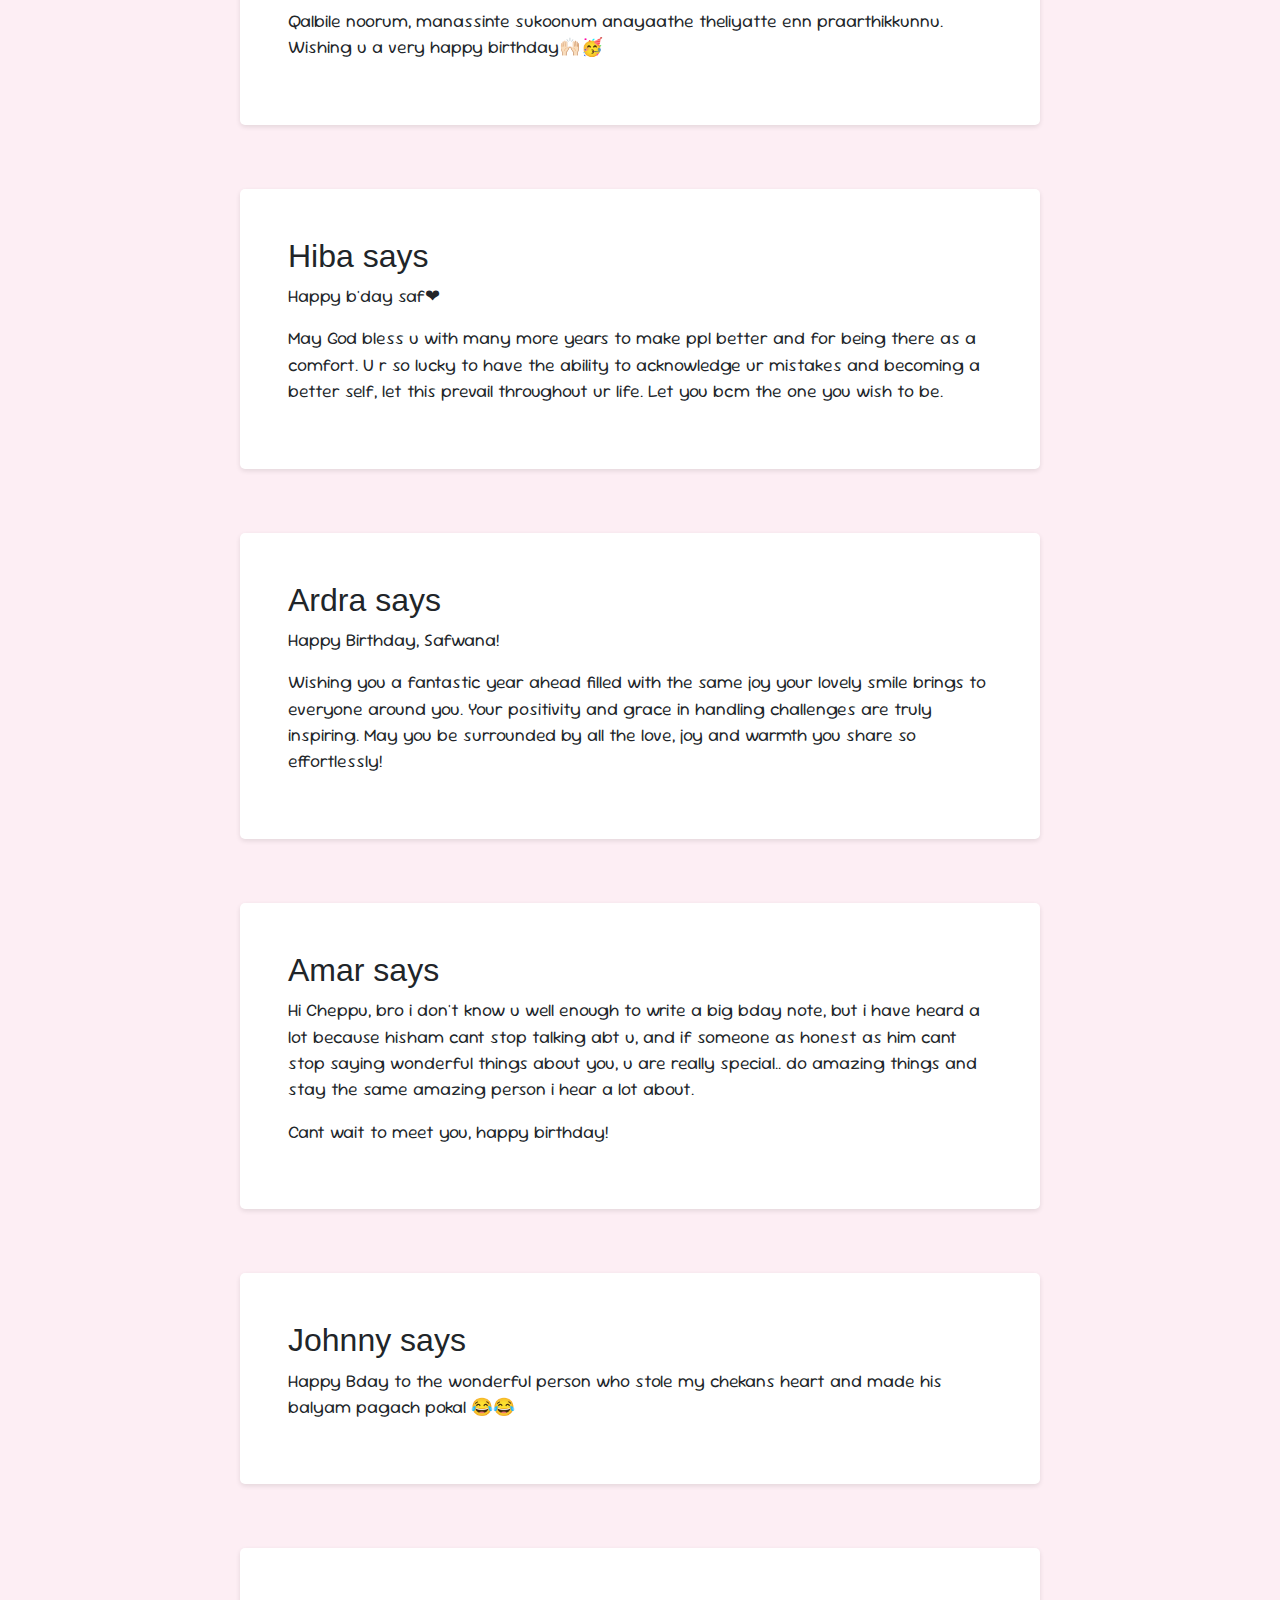
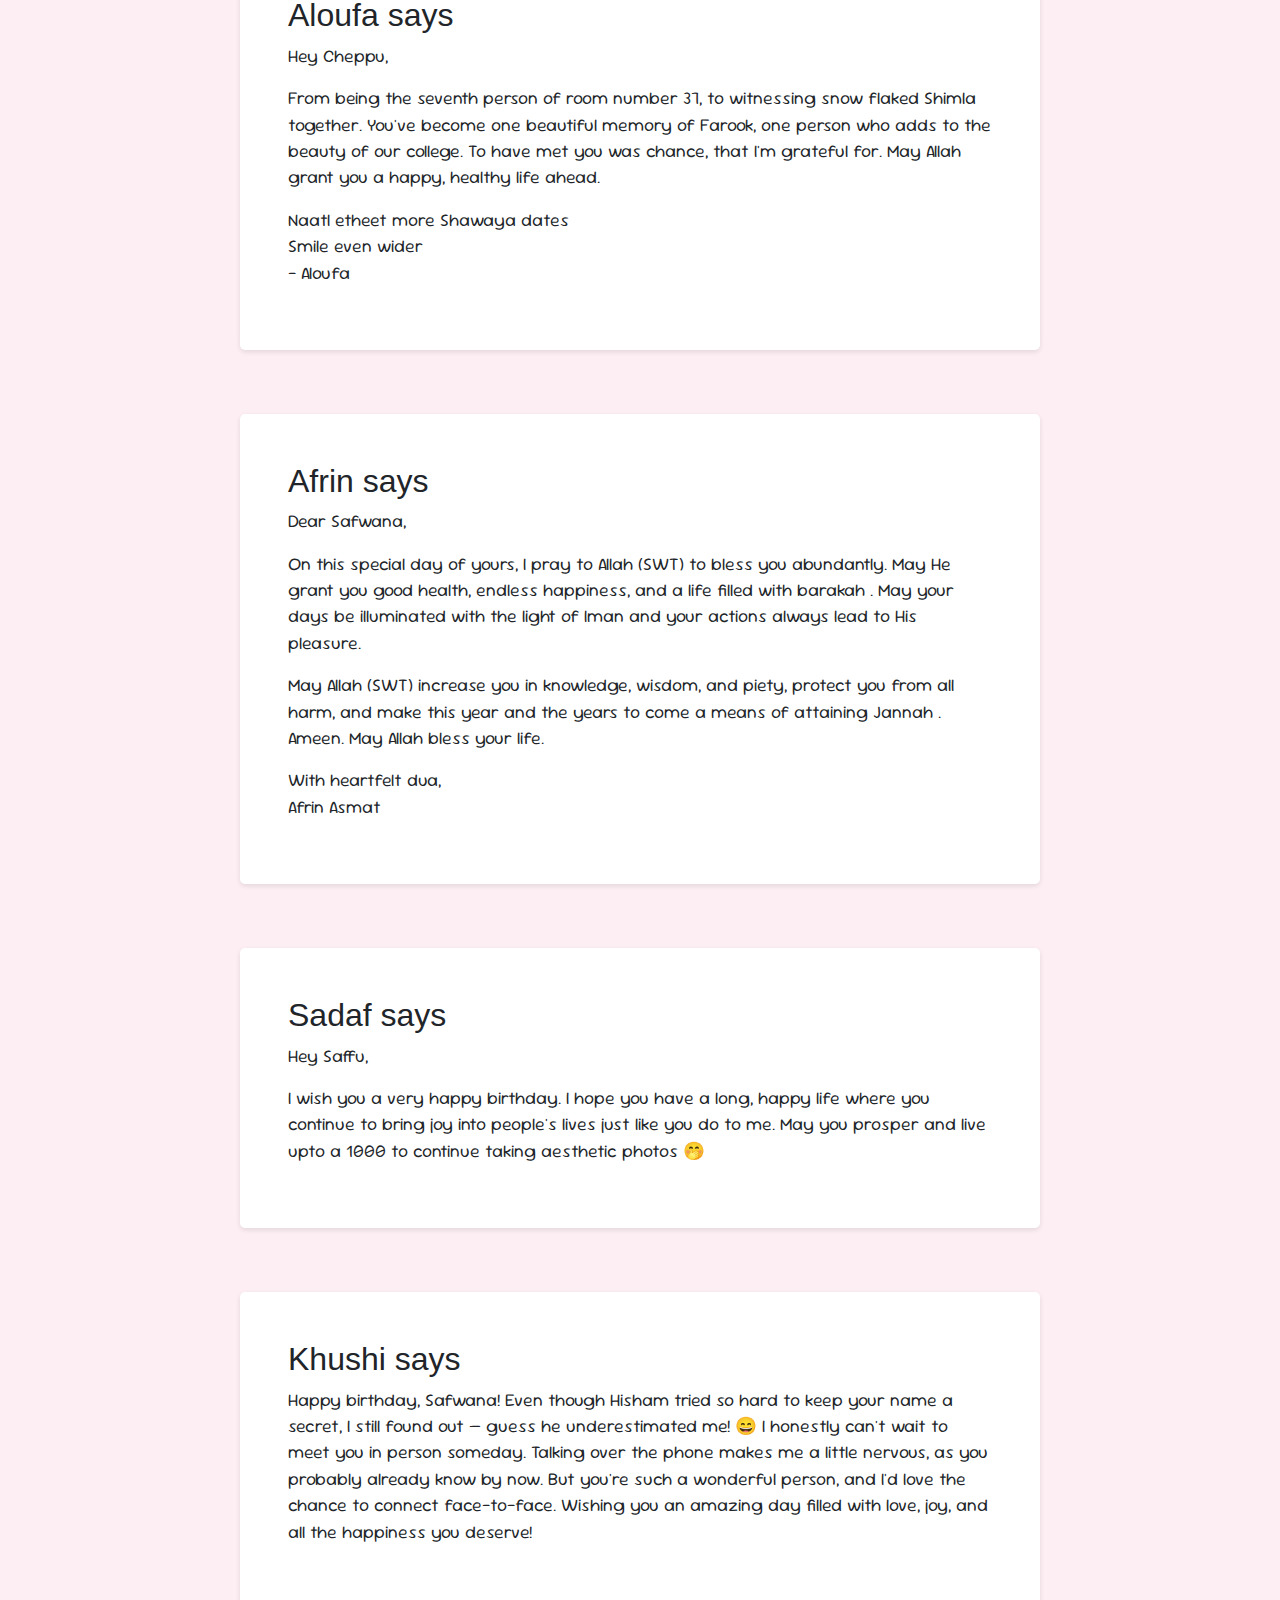
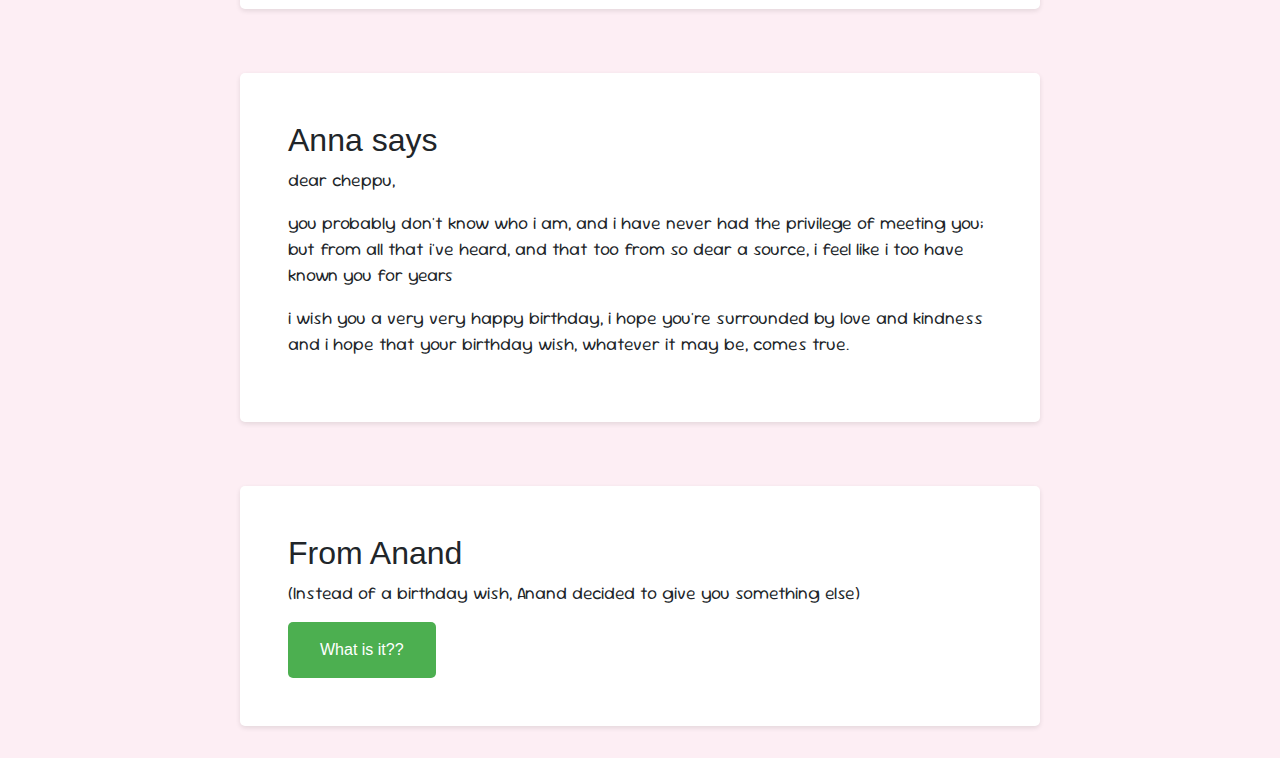
==== commit c77353be: "Merge branch 'main' of https://github.com/Hisham-Hadi/birthday-game" ====
--- a/end.html
+++ b/end.html
@@ -18,7 +18,7 @@
     </section>
 
     <section class="my-box">
-        <h2>That't it!</h2>
+        <h2>That's it!</h2>
         <p class="sour-gummy-regular">
             That's the end of the quiz! Hope you had fun and also liked what all our friends had to say to you. Wish you the happiest birthday
             so far, and even more happier birthdays in the years to come! 
@@ -180,4 +180,4 @@
     <script src="https://code.jquery.com/jquery-3.5.1.slim.min.js"></script>
     <script src="https://cdn.jsdelivr.net/npm/bootstrap@5.3.3/dist/js/bootstrap.bundle.min.js" integrity="sha384-YvpcrYf0tY3lHB60NNkmXc5s9fDVZLESaAA55NDzOxhy9GkcIdslK1eN7N6jIeHz" crossorigin="anonymous"></script>
 </body>
-</html>+</html>
